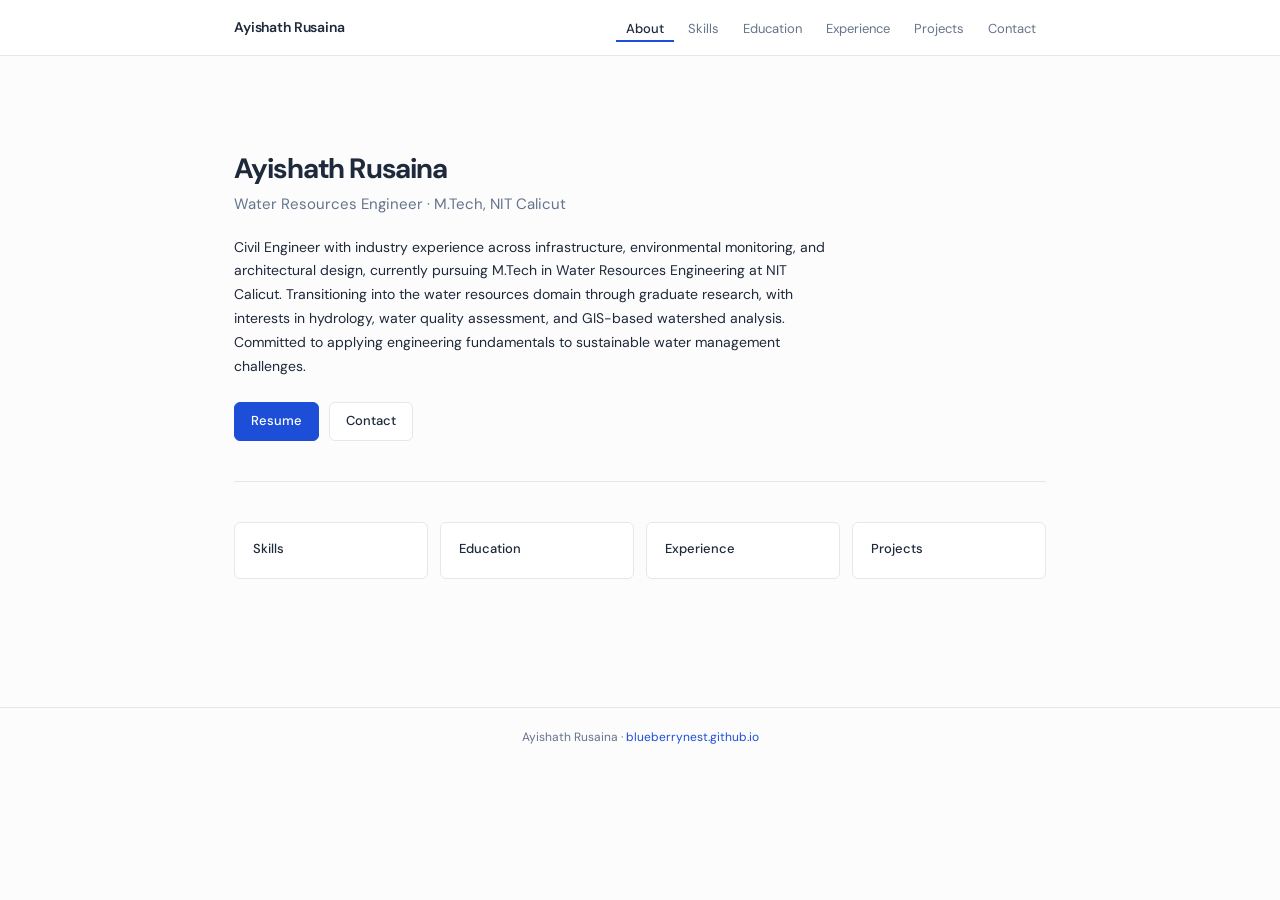
==== index.html @ e2a92c47 "feat: improve index page semantics and update portfolio link - convert quick-links container to sema" ====
<!DOCTYPE html>
<html lang="en">
<head>
  <meta charset="UTF-8" />
  <meta name="viewport" content="width=device-width, initial-scale=1.0" />
  <title>Ayishath Rusaina — Water Resources Engineer</title>
  <link rel="preconnect" href="https://fonts.googleapis.com" />
  <link rel="preconnect" href="https://fonts.gstatic.com" crossorigin />
  <link href="https://fonts.googleapis.com/css2?family=DM+Sans:wght@400;500;600;700&display=swap" rel="stylesheet" />
  <link rel="stylesheet" href="assets/css/style.css" />
</head>
<body>

<nav>
  <div class="nav-inner">
    <a class="nav-name" href="index.html">Ayishath Rusaina</a>
    <ul class="nav-links">
      <li><a href="index.html">About</a></li>
      <li><a href="skills.html">Skills</a></li>
      <li><a href="education.html">Education</a></li>
      <li><a href="experience.html">Experience</a></li>
      <li><a href="projects.html">Projects</a></li>
      <li><a href="contact.html">Contact</a></li>
    </ul>
  </div>
</nav>

<main class="page">
  <section class="home-identity">
    <h1 class="home-name">Ayishath Rusaina</h1>
    <p class="home-title">Water Resources Engineer · M.Tech, NIT Calicut</p>
    <p class="home-bio">
      Civil Engineer with industry experience across infrastructure, environmental monitoring, and architectural design, currently pursuing M.Tech in Water Resources Engineering at NIT Calicut. Transitioning into the water resources domain through graduate research, with interests in hydrology, water quality assessment, and GIS-based watershed analysis. Committed to applying engineering fundamentals to sustainable water management challenges.
    </p>
    <div class="home-actions">
      <a class="btn btn-primary"
            href="assets/resume/Ayishath_Rusaina_Resume.pdf" 
            download="Ayishath_Rusaina_Resume.pdf">
            Resume
      </a>
      <a class="btn btn-secondary" href="contact.html">Contact</a>
    </div>
  </section>

  <section class="section">
    <div class="quick-links">
      <a class="quick-link-item" href="skills.html">
        <span>Skills</span>
      </a>
      <a class="quick-link-item" href="education.html">
        <span>Education</span>
      </a>
      <a class="quick-link-item" href="experience.html">
        <span>Experience</span>
      </a>
      <a class="quick-link-item" href="projects.html">
        <span>Projects</span>
      </a>
    </div>
  </section>
</main>

<footer>
  <span>Ayishath Rusaina · <a href="https://blueberrynest.github.io">blueberrynest.github.io</a></span>
</footer>

<script src="assets/js/main.js"></script>
</body>
</html>
---- assets/css/style.css ----
/* ─── Reset & Base ─────────────────────────────────────────── */
*, *::before, *::after { box-sizing: border-box; margin: 0; padding: 0; }

:root {
  --bg:        #fcfcfc;
  --surface:   #ffffff;
  --primary:   #1d4ed8;
  --text:      #1e293b;
  --muted:     #64748b;
  --border:    #e2e8f0;
  --hover-bg:  #f1f5f9;
  --radius:    6px;
  --max-w:     860px;
  --nav-h:     56px;
}

html { font-size: 16px; }

body {
  font-family: 'DM Sans', system-ui, sans-serif;
  background: var(--bg);
  color: var(--text);
  line-height: 1.6;
  -webkit-font-smoothing: antialiased;
}

a {
  color: var(--primary);
  text-decoration: none;
}
a:hover { text-decoration: underline; }

/* ─── Nav ───────────────────────────────────────────────────── */
nav {
  position: sticky;
  top: 0;
  z-index: 100;
  height: var(--nav-h);
  background: var(--surface);
  border-bottom: 1px solid var(--border);
  display: flex;
  align-items: center;
}

.nav-inner {
  width: 100%;
  max-width: var(--max-w);
  margin: 0 auto;
  padding: 0 24px;
  display: flex;
  align-items: center;
  justify-content: space-between;
}

.nav-name {
  font-size: 14px;
  font-weight: 600;
  color: var(--text);
  letter-spacing: -0.01em;
}
.nav-name:hover { text-decoration: none; color: var(--primary); }

.nav-links {
  display: flex;
  align-items: center;
  gap: 4px;
  list-style: none;
}

.nav-links a {
  font-size: 13px;
  color: var(--muted);
  padding: 5px 10px;
  border-radius: var(--radius);
  transition: color 100ms, background 100ms;
}
.nav-links a:hover {
  color: var(--text);
  background: var(--hover-bg);
  text-decoration: none;
}
.nav-links a.active {
  color: var(--text);
  font-weight: 500;
  border-bottom: 2px solid var(--primary);
  border-radius: 0;
  padding-bottom: 3px;
}

/* ─── Page Layout ───────────────────────────────────────────── */
.page {
  max-width: var(--max-w);
  margin: 0 auto;
  padding: 48px 24px 80px;
}

/* ─── Page Header ───────────────────────────────────────────── */
.page-header {
  margin-bottom: 40px;
  padding-bottom: 24px;
  border-bottom: 1px solid var(--border);
}

.page-header h1 {
  font-size: 22px;
  font-weight: 600;
  letter-spacing: -0.02em;
  color: var(--text);
}

.page-header p {
  margin-top: 6px;
  font-size: 14px;
  color: var(--muted);
  max-width: 520px;
}

/* ─── Section ───────────────────────────────────────────────── */
.section { margin-bottom: 48px; }

.section-label {
  font-size: 11px;
  font-weight: 600;
  text-transform: uppercase;
  letter-spacing: 0.08em;
  color: var(--muted);
  margin-bottom: 16px;
}

/* ─── Cards ─────────────────────────────────────────────────── */
.card {
  background: var(--surface);
  border: 1px solid var(--border);
  border-radius: var(--radius);
  padding: 20px 24px;
  margin-bottom: 12px;
}

.card:last-child { margin-bottom: 0; }

.card-title {
  font-size: 14px;
  font-weight: 600;
  color: var(--text);
}

.card-meta {
  font-size: 13px;
  color: var(--muted);
  margin-top: 2px;
}

.card-body {
  margin-top: 12px;
  font-size: 14px;
  color: var(--text);
  line-height: 1.65;
}

.card-body ul {
  padding-left: 18px;
  margin-top: 6px;
}

.card-body li {
  margin-bottom: 4px;
  font-size: 13px;
  color: var(--muted);
}

/* ─── Skill Tags ────────────────────────────────────────────── */
.skill-group { margin-bottom: 24px; }

.skill-group-name {
  font-size: 13px;
  font-weight: 500;
  color: var(--text);
  margin-bottom: 10px;
}

.tags {
  display: flex;
  flex-wrap: wrap;
  gap: 8px;
}

.tag {
  font-size: 12px;
  color: var(--text);
  background: var(--hover-bg);
  border: 1px solid var(--border);
  border-radius: 4px;
  padding: 4px 10px;
}

/* ─── Project Card ──────────────────────────────────────────── */
.project-card {
  background: var(--surface);
  border: 1px solid var(--border);
  border-radius: var(--radius);
  padding: 20px 24px;
  margin-bottom: 12px;
  display: flex;
  justify-content: space-between;
  align-items: flex-start;
  gap: 16px;
}

.project-card:last-child { margin-bottom: 0; }

.project-title {
  font-size: 14px;
  font-weight: 600;
  color: var(--text);
}

.project-desc {
  margin-top: 4px;
  font-size: 13px;
  color: var(--muted);
  line-height: 1.55;
}

.project-link {
  font-size: 12px;
  white-space: nowrap;
  color: var(--primary);
  border: 1px solid var(--border);
  border-radius: var(--radius);
  padding: 5px 12px;
  transition: background 100ms, border-color 100ms;
  flex-shrink: 0;
}
.project-link:hover {
  background: var(--hover-bg);
  text-decoration: none;
  border-color: #cbd5e1;
}

/* ─── Home Page ─────────────────────────────────────────────── */
.home-identity {
  padding: 48px 0 40px;
  border-bottom: 1px solid var(--border);
  margin-bottom: 40px;
}

.home-name {
  font-size: 28px;
  font-weight: 700;
  letter-spacing: -0.03em;
  color: var(--text);
  line-height: 1.2;
}

.home-title {
  margin-top: 6px;
  font-size: 15px;
  color: var(--muted);
  font-weight: 400;
}

.home-bio {
  margin-top: 20px;
  font-size: 14px;
  color: var(--text);
  line-height: 1.7;
  max-width: 600px;
}

.home-actions {
  margin-top: 24px;
  display: flex;
  gap: 10px;
  flex-wrap: wrap;
}

.btn {
  display: inline-block;
  font-size: 13px;
  font-weight: 500;
  padding: 8px 16px;
  border-radius: var(--radius);
  transition: background 100ms, border-color 100ms;
  cursor: pointer;
}

.btn-primary {
  background: var(--primary);
  color: #fff;
  border: 1px solid var(--primary);
}
.btn-primary:hover {
  background: #1e40af;
  border-color: #1e40af;
  text-decoration: none;
  color: #fff;
}

.btn-secondary {
  background: var(--surface);
  color: var(--text);
  border: 1px solid var(--border);
}
.btn-secondary:hover {
  background: var(--hover-bg);
  border-color: #cbd5e1;
  text-decoration: none;
}

/* ─── Quick Links (Home) ────────────────────────────────────── */
.quick-links {
  display: grid;
  grid-template-columns: repeat(auto-fill, minmax(180px, 1fr));
  gap: 12px;
}

.quick-link-item {
  display: block;
  padding: 16px 18px;
  border: 1px solid var(--border);
  border-radius: var(--radius);
  background: var(--surface);
  transition: border-color 100ms, background 100ms;
}
.quick-link-item:hover {
  border-color: #cbd5e1;
  background: var(--hover-bg);
  text-decoration: none;
}

.quick-link-item span {
  display: block;
  font-size: 13px;
  font-weight: 500;
  color: var(--text);
  margin-bottom: 2px;
}

.quick-link-item small {
  font-size: 12px;
  color: var(--muted);
}

/* ─── Contact ───────────────────────────────────────────────── */
.contact-row {
  display: flex;
  align-items: center;
  gap: 12px;
  padding: 14px 0;
  border-bottom: 1px solid var(--border);
  font-size: 14px;
}
.contact-row:first-child { border-top: 1px solid var(--border); }

.contact-label {
  width: 80px;
  font-size: 12px;
  font-weight: 500;
  text-transform: uppercase;
  letter-spacing: 0.06em;
  color: var(--muted);
  flex-shrink: 0;
}

/* ─── Footer ────────────────────────────────────────────────── */
footer {
  border-top: 1px solid var(--border);
  padding: 20px 24px;
  text-align: center;
  font-size: 12px;
  color: var(--muted);
}

/* ─── Responsive ────────────────────────────────────────────── */
@media (max-width: 600px) {
  .nav-links a { padding: 5px 7px; font-size: 12px; }
  .home-name { font-size: 22px; }
  .project-card { flex-direction: column; }
  .project-link { align-self: flex-start; }
  .quick-links { grid-template-columns: 1fr 1fr; }
}
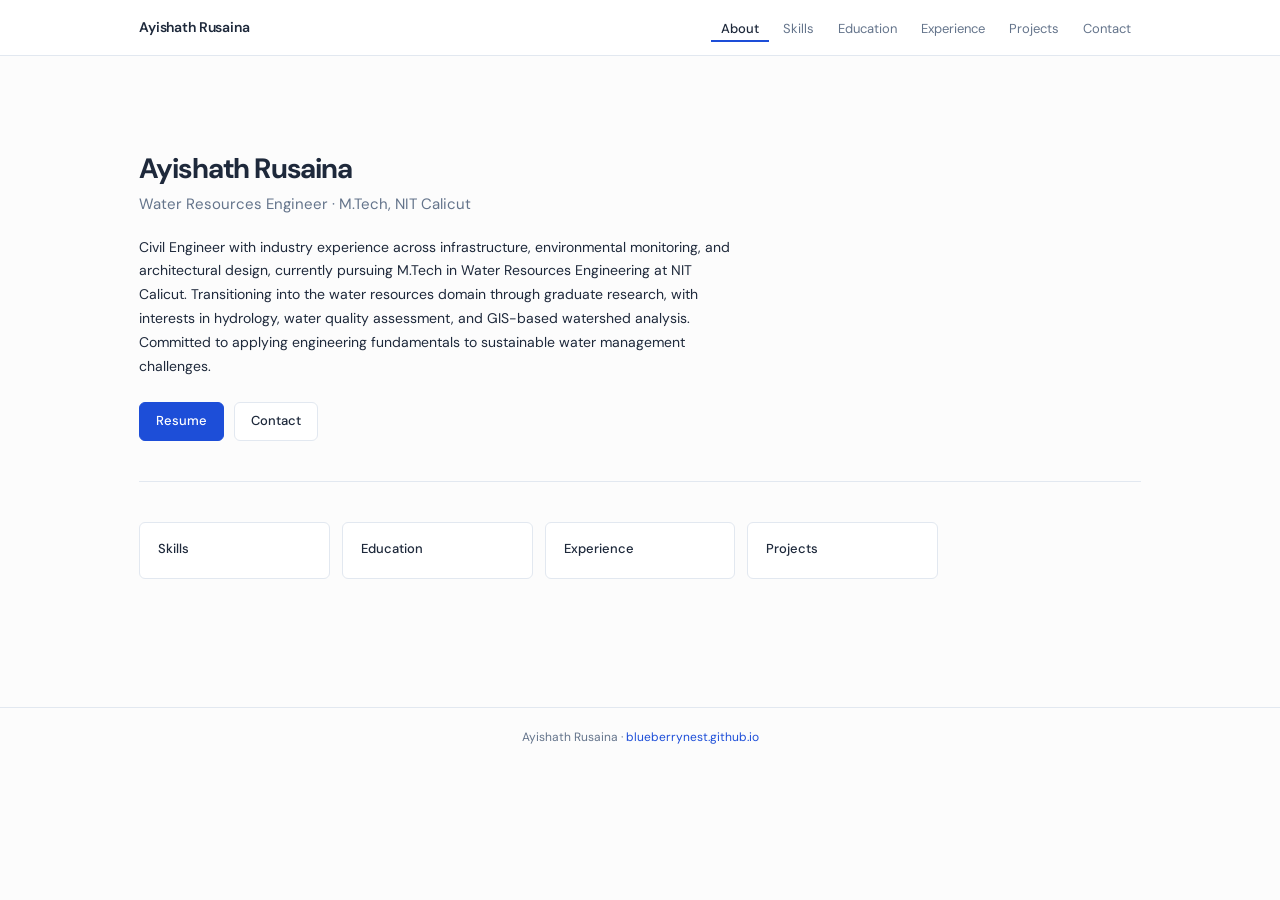
==== commit de5e83c3: "refactor: introduce shared card-base component and consolidate card styling Introduce a reusable bas" ====
--- a/index.html
+++ b/index.html
@@ -44,16 +44,16 @@
 
   <section class="section">
     <div class="quick-links">
-      <a class="quick-link-item" href="skills.html">
+      <a class="quick-link-item card-base" href="skills.html">
         <span>Skills</span>
       </a>
-      <a class="quick-link-item" href="education.html">
+      <a class="quick-link-item card-base" href="education.html">
         <span>Education</span>
       </a>
-      <a class="quick-link-item" href="experience.html">
+      <a class="quick-link-item card-base" href="experience.html">
         <span>Experience</span>
       </a>
-      <a class="quick-link-item" href="projects.html">
+      <a class="quick-link-item card-base" href="projects.html">
         <span>Projects</span>
       </a>
     </div>
--- a/assets/css/style.css
+++ b/assets/css/style.css
@@ -10,7 +10,7 @@
   --border:    #e2e8f0;
   --hover-bg:  #f1f5f9;
   --radius:    6px;
-  --max-w:     860px;
+  --max-w:     1050px;
   --nav-h:     56px;
 }
 
@@ -22,6 +22,36 @@
   color: var(--text);
   line-height: 1.6;
   -webkit-font-smoothing: antialiased;
+}
+
+/* ─── Typography ───────────────────────────────────────────── */
+
+h1 {
+  font-size: 28px;
+  font-weight: 700;
+  line-height: 1.25;
+}
+
+h2 {
+  font-size: 22px;
+  font-weight: 600;
+  line-height: 1.3;
+}
+
+h3 {
+  font-size: 18px;
+  font-weight: 600;
+  line-height: 1.35;
+}
+
+p + p {
+  margin-top: 12px;
+}
+
+/* Generic metadata text */
+.meta {
+  font-size: 13px;
+  color: var(--muted);
 }
 
 a {
@@ -116,7 +146,17 @@
 }
 
 /* ─── Section ───────────────────────────────────────────────── */
-.section { margin-bottom: 48px; }
+.section {
+  margin-bottom: 48px;
+}
+
+.section p {
+  margin-bottom: 10px;
+}
+
+.section:first-of-type {
+  margin-top: 0;
+}
 
 .section-label {
   font-size: 11px;
@@ -128,11 +168,15 @@
 }
 
 /* ─── Cards ─────────────────────────────────────────────────── */
-.card {
+
+.card-base {
   background: var(--surface);
   border: 1px solid var(--border);
   border-radius: var(--radius);
   padding: 20px 24px;
+}
+
+.card {
   margin-bottom: 12px;
 }
 
@@ -194,11 +238,8 @@
 }
 
 /* ─── Project Card ──────────────────────────────────────────── */
+
 .project-card {
-  background: var(--surface);
-  border: 1px solid var(--border);
-  border-radius: var(--radius);
-  padding: 20px 24px;
   margin-bottom: 12px;
   display: flex;
   justify-content: space-between;
@@ -317,9 +358,6 @@
 .quick-link-item {
   display: block;
   padding: 16px 18px;
-  border: 1px solid var(--border);
-  border-radius: var(--radius);
-  background: var(--surface);
   transition: border-color 100ms, background 100ms;
 }
 .quick-link-item:hover {
@@ -368,6 +406,31 @@
   padding: 20px 24px;
   text-align: center;
   font-size: 12px;
+  color: var(--muted);
+}
+
+/* ─── Utility Classes ───────────────────────── */
+
+.mt-8 {
+  margin-top: 8px;
+}
+
+.text-small-muted {
+  font-size: 12px;
+  color: var(--muted);
+}
+
+.card-dashed {
+  background: var(--bg);
+  border-style: dashed;
+}
+
+.card-muted-title {
+  font-weight: 500;
+  color: var(--muted);
+}
+
+.text-muted {
   color: var(--muted);
 }
 
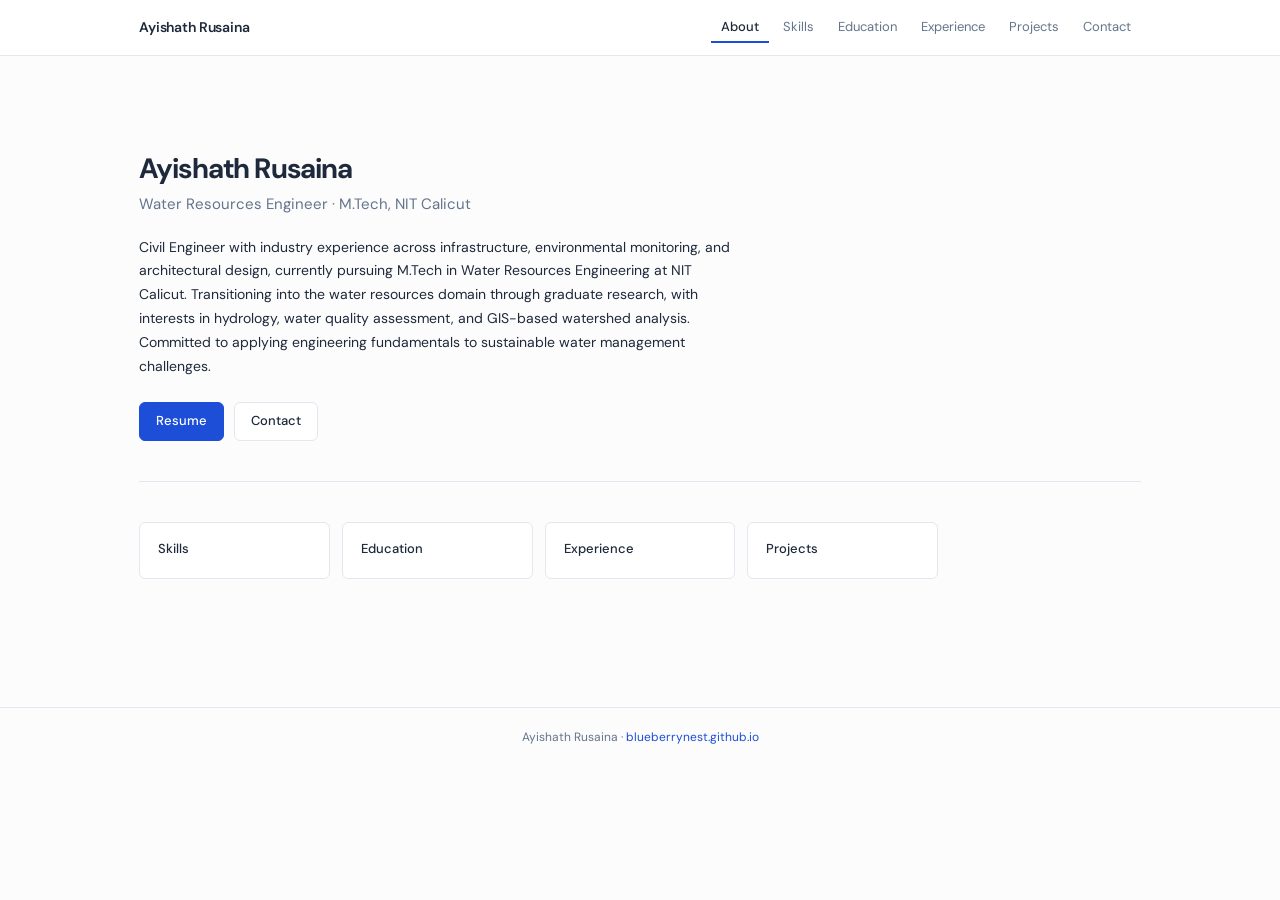
==== commit fa1be5bd: "refactor: navigation accessibility and interaction refinement Standardizes navigation semantics and " ====
--- a/index.html
+++ b/index.html
@@ -11,7 +11,7 @@
 </head>
 <body>
 
-<nav>
+<nav aria-label="Primary">
   <div class="nav-inner">
     <a class="nav-name" href="index.html">Ayishath Rusaina</a>
     <ul class="nav-links">
--- a/assets/css/style.css
+++ b/assets/css/style.css
@@ -87,8 +87,12 @@
   font-weight: 600;
   color: var(--text);
   letter-spacing: -0.01em;
-}
-.nav-name:hover { text-decoration: none; color: var(--primary); }
+  transition: color 120ms ease;
+}
+.nav-name:hover {
+  text-decoration: none;
+  color: var(--primary);
+}
 
 .nav-links {
   display: flex;
@@ -98,11 +102,16 @@
 }
 
 .nav-links a {
+  display: inline-block;
   font-size: 13px;
   color: var(--muted);
   padding: 5px 10px;
   border-radius: var(--radius);
-  transition: color 100ms, background 100ms;
+  transition: color 120ms ease, background 120ms ease;
+}
+.nav-links a:focus-visible {
+  outline: 2px solid var(--primary);
+  outline-offset: 2px;
 }
 .nav-links a:hover {
   color: var(--text);
@@ -245,6 +254,29 @@
   justify-content: space-between;
   align-items: flex-start;
   gap: 16px;
+}
+
+.project-main {
+  flex: 1;
+}
+
+.project-meta {
+  margin-top: 4px;
+  font-size: 12px;
+  color: var(--muted);
+}
+
+.project-desc {
+  margin-top: 8px;
+}
+
+.project-tags {
+  margin-top: 10px;
+}
+
+.project-actions {
+  display: flex;
+  align-items: flex-start;
 }
 
 .project-card:last-child { margin-bottom: 0; }
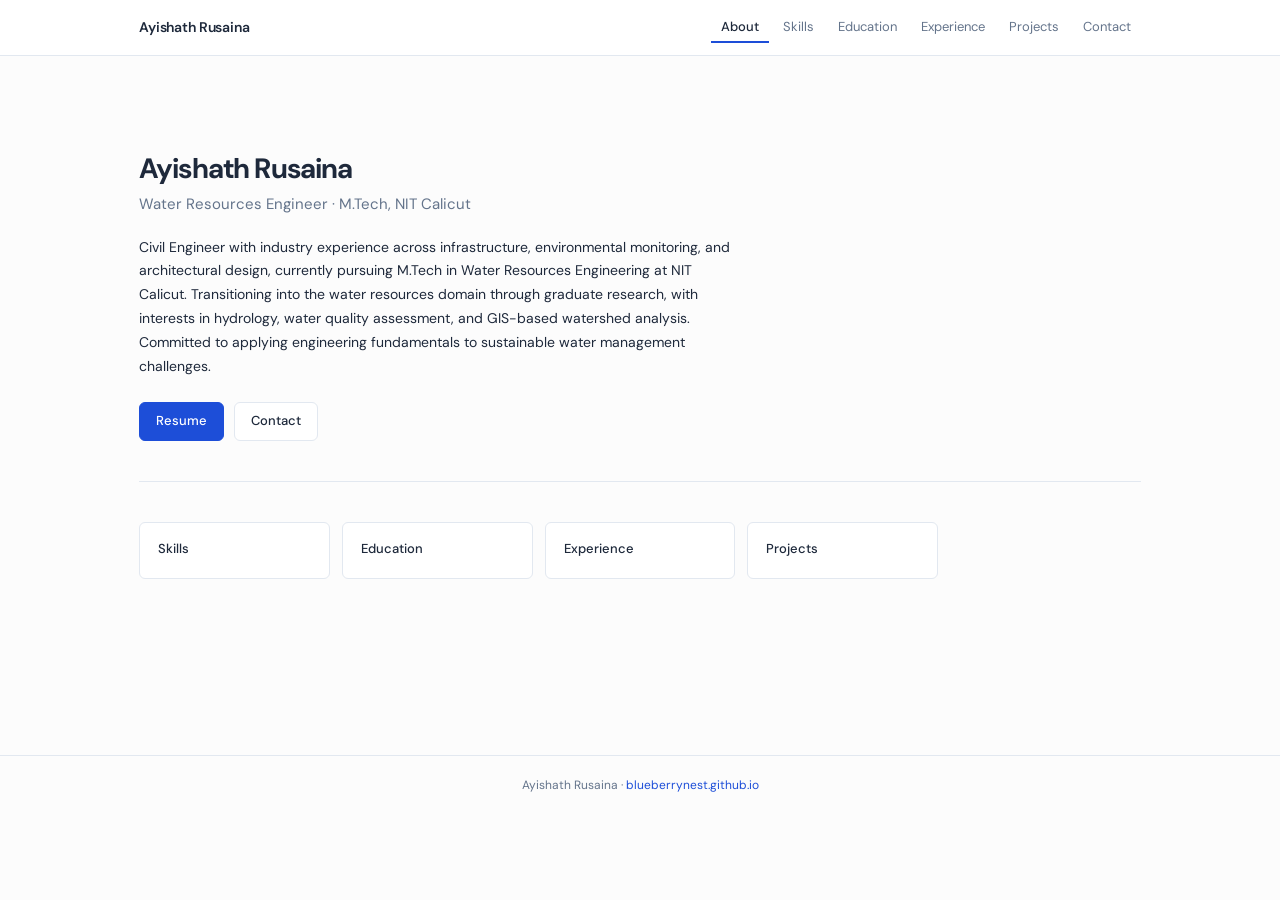
==== commit e8ff46b0: "refactor: align footer layout with global container system Introduces a structured footer container " ====
--- a/index.html
+++ b/index.html
@@ -61,7 +61,12 @@
 </main>
 
 <footer>
-  <span>Ayishath Rusaina · <a href="https://blueberrynest.github.io">blueberrynest.github.io</a></span>
+  <div class="footer-inner">
+    <span>
+      Ayishath Rusaina · 
+      <a href="https://blueberrynest.github.io">blueberrynest.github.io</a>
+    </span>
+  </div>
 </footer>
 
 <script src="assets/js/main.js"></script>
--- a/assets/css/style.css
+++ b/assets/css/style.css
@@ -433,8 +433,15 @@
 }
 
 /* ─── Footer ────────────────────────────────────────────────── */
+
 footer {
   border-top: 1px solid var(--border);
+  margin-top: 48px;
+}
+
+.footer-inner {
+  max-width: var(--max-w);
+  margin: 0 auto;
   padding: 20px 24px;
   text-align: center;
   font-size: 12px;
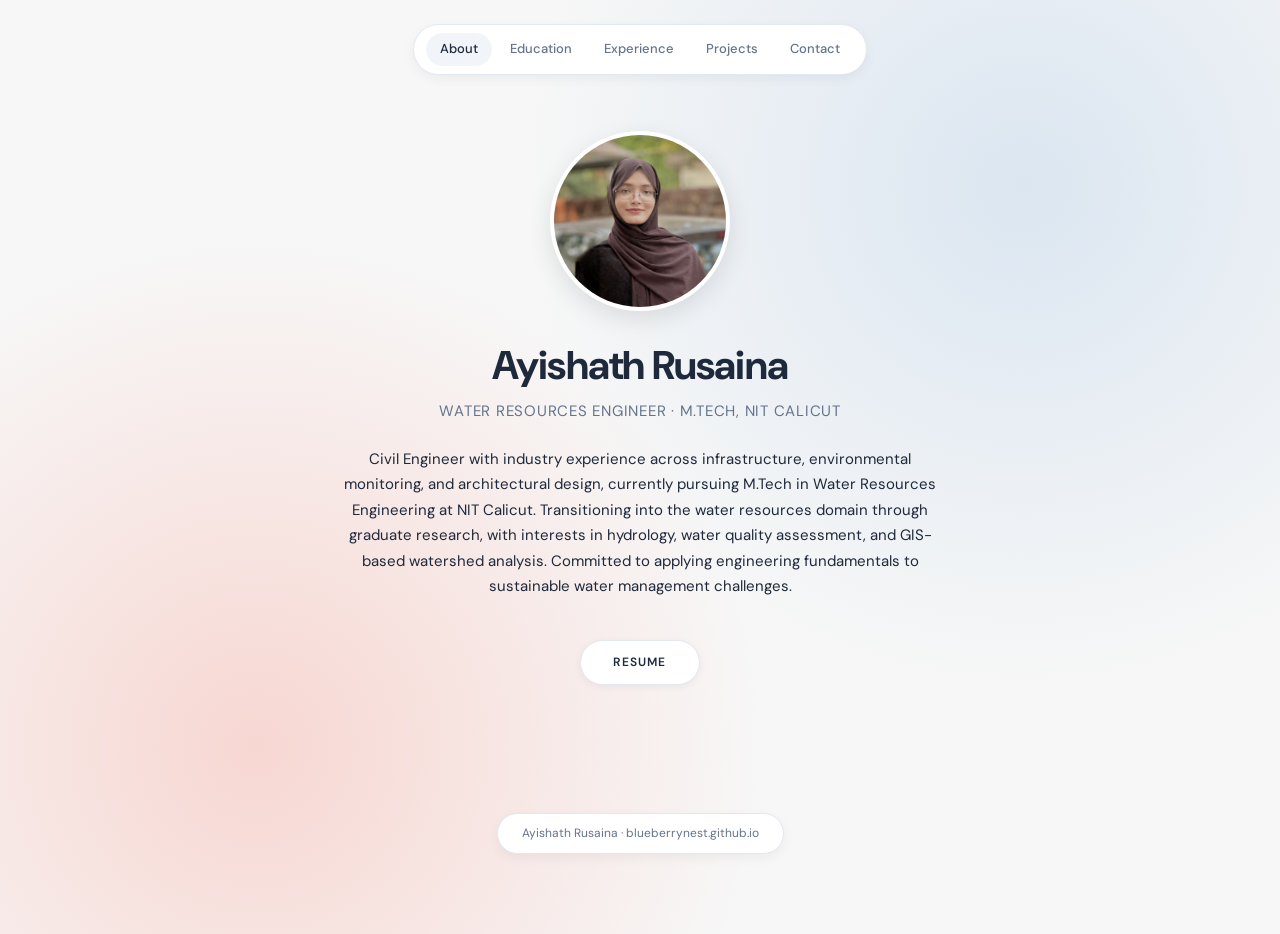
==== commit 3a40c1ff: "feat: redesign home page hero and navigation layout Revamped the home page and global navigation to " ====
--- a/index.html
+++ b/index.html
@@ -11,61 +11,41 @@
 </head>
 <body>
 
-<nav aria-label="Primary">
-  <div class="nav-inner">
-    <a class="nav-name" href="index.html">Ayishath Rusaina</a>
-    <ul class="nav-links">
-      <li><a href="index.html">About</a></li>
-      <li><a href="skills.html">Skills</a></li>
-      <li><a href="education.html">Education</a></li>
-      <li><a href="experience.html">Experience</a></li>
-      <li><a href="projects.html">Projects</a></li>
-      <li><a href="contact.html">Contact</a></li>
-    </ul>
+<nav class="site-nav">
+  <div class="nav-container">
+    <div class="nav-links">
+      <a href="index.html">About</a>
+      <a href="education.html">Education</a>
+      <a href="experience.html">Experience</a>
+      <a href="projects.html">Projects</a>
+      <a href="contact.html">Contact</a>
+    </div>
   </div>
 </nav>
 
-<main class="page">
-  <section class="home-identity">
-    <h1 class="home-name">Ayishath Rusaina</h1>
-    <p class="home-title">Water Resources Engineer · M.Tech, NIT Calicut</p>
-    <p class="home-bio">
+<main>
+  <section class="hero">
+    <div class="hero-avatar">
+      <img src="assets/images/profile.jpg" alt="Ayishath Rusaina">
+    </div>
+    <h1 class="hero-name">Ayishath Rusaina</h1>
+    <p class="hero-title">Water Resources Engineer · M.Tech, NIT Calicut</p>
+    <p class="hero-bio">
       Civil Engineer with industry experience across infrastructure, environmental monitoring, and architectural design, currently pursuing M.Tech in Water Resources Engineering at NIT Calicut. Transitioning into the water resources domain through graduate research, with interests in hydrology, water quality assessment, and GIS-based watershed analysis. Committed to applying engineering fundamentals to sustainable water management challenges.
     </p>
-    <div class="home-actions">
-      <a class="btn btn-primary"
-            href="assets/resume/Ayishath_Rusaina_Resume.pdf" 
-            download="Ayishath_Rusaina_Resume.pdf">
-            Resume
-      </a>
-      <a class="btn btn-secondary" href="contact.html">Contact</a>
-    </div>
-  </section>
-
-  <section class="section">
-    <div class="quick-links">
-      <a class="quick-link-item card-base" href="skills.html">
-        <span>Skills</span>
-      </a>
-      <a class="quick-link-item card-base" href="education.html">
-        <span>Education</span>
-      </a>
-      <a class="quick-link-item card-base" href="experience.html">
-        <span>Experience</span>
-      </a>
-      <a class="quick-link-item card-base" href="projects.html">
-        <span>Projects</span>
+    <div class="hero-actions">
+      <a class="btn"
+         href="assets/resume/Ayishath_Rusaina_Resume.pdf"
+         download>
+         Resume
       </a>
     </div>
   </section>
 </main>
 
-<footer>
+<footer class="site-footer">
   <div class="footer-inner">
-    <span>
-      Ayishath Rusaina · 
-      <a href="https://blueberrynest.github.io">blueberrynest.github.io</a>
-    </span>
+    Ayishath Rusaina · blueberrynest.github.io
   </div>
 </footer>
 
--- a/assets/css/style.css
+++ b/assets/css/style.css
@@ -18,7 +18,11 @@
 
 body {
   font-family: 'DM Sans', system-ui, sans-serif;
-  background: var(--bg);
+  min-height: 100vh;
+  background:
+    radial-gradient(circle at 20% 80%, #f7d7d2 0%, transparent 40%),
+    radial-gradient(circle at 80% 20%, #dbe6f1 0%, transparent 40%),
+    #f7f7f7;
   color: var(--text);
   line-height: 1.6;
   -webkit-font-smoothing: antialiased;
@@ -27,9 +31,9 @@
 /* ─── Typography ───────────────────────────────────────────── */
 
 h1 {
-  font-size: 28px;
+  font-size: 36px;
   font-weight: 700;
-  line-height: 1.25;
+  line-height: 1.2;
 }
 
 h2 {
@@ -61,37 +65,21 @@
 a:hover { text-decoration: underline; }
 
 /* ─── Nav ───────────────────────────────────────────────────── */
-nav {
+.site-nav {
   position: sticky;
-  top: 0;
+  top: 24px;
   z-index: 100;
-  height: var(--nav-h);
+  display: flex;
+  justify-content: center;
+  padding: 0 24px;
+}
+
+.nav-container {
   background: var(--surface);
-  border-bottom: 1px solid var(--border);
-  display: flex;
-  align-items: center;
-}
-
-.nav-inner {
-  width: 100%;
-  max-width: var(--max-w);
-  margin: 0 auto;
-  padding: 0 24px;
-  display: flex;
-  align-items: center;
-  justify-content: space-between;
-}
-
-.nav-name {
-  font-size: 14px;
-  font-weight: 600;
-  color: var(--text);
-  letter-spacing: -0.01em;
-  transition: color 120ms ease;
-}
-.nav-name:hover {
-  text-decoration: none;
-  color: var(--primary);
+  border: 1px solid var(--border);
+  border-radius: 50px;
+  padding: 8px 12px;
+  box-shadow: 0 4px 12px rgba(0, 0, 0, 0.05);
 }
 
 .nav-links {
@@ -104,9 +92,10 @@
 .nav-links a {
   display: inline-block;
   font-size: 13px;
-  color: var(--muted);
-  padding: 5px 10px;
-  border-radius: var(--radius);
+  font-weight: 500;
+  color: var(--muted);
+  padding: 6px 14px;
+  border-radius: 50px;
   transition: color 120ms ease, background 120ms ease;
 }
 .nav-links a:focus-visible {
@@ -120,10 +109,7 @@
 }
 .nav-links a.active {
   color: var(--text);
-  font-weight: 500;
-  border-bottom: 2px solid var(--primary);
-  border-radius: 0;
-  padding-bottom: 3px;
+  background: var(--hover-bg);
 }
 
 /* ─── Page Layout ───────────────────────────────────────────── */
@@ -266,10 +252,6 @@
   color: var(--muted);
 }
 
-.project-desc {
-  margin-top: 8px;
-}
-
 .project-tags {
   margin-top: 10px;
 }
@@ -310,105 +292,84 @@
   border-color: #cbd5e1;
 }
 
-/* ─── Home Page ─────────────────────────────────────────────── */
-.home-identity {
-  padding: 48px 0 40px;
-  border-bottom: 1px solid var(--border);
-  margin-bottom: 40px;
-}
-
-.home-name {
-  font-size: 28px;
+/* ─── Hero ──────────────────────────────────────────────────── */
+.hero {
+  max-width: 640px;
+  margin: 0 auto;
+  padding: 80px 24px;
+  text-align: center;
+}
+
+.hero-avatar {
+  width: 180px;
+  height: 180px;
+  border-radius: 50%;
+  overflow: hidden;
+  margin: 0 auto;
+  border: 4px solid #fff;
+  box-shadow: 0 8px 24px rgba(0, 0, 0, 0.1);
+  background: var(--surface);
+}
+
+.hero-avatar img {
+  width: 100%;
+  height: 100%;
+  object-fit: cover;
+  object-position: center;
+  display: block;
+}
+
+.hero-name {
+  font-size: 40px;
   font-weight: 700;
-  letter-spacing: -0.03em;
-  color: var(--text);
-  line-height: 1.2;
-}
-
-.home-title {
-  margin-top: 6px;
+  letter-spacing: -0.02em;
+  line-height: 1.1;
+  color: var(--text);
+  margin-top: 32px;
+}
+
+.hero-title {
   font-size: 15px;
-  color: var(--muted);
-  font-weight: 400;
-}
-
-.home-bio {
-  margin-top: 20px;
-  font-size: 14px;
-  color: var(--text);
+  letter-spacing: 0.05em;
+  color: var(--muted);
+  margin-top: 12px;
+  text-transform: uppercase;
+}
+
+.hero-bio {
+  font-size: 15px;
   line-height: 1.7;
   max-width: 600px;
-}
-
-.home-actions {
-  margin-top: 24px;
-  display: flex;
-  gap: 10px;
-  flex-wrap: wrap;
+  margin: 24px auto 0 auto;
+  color: var(--text);
+}
+
+.hero-actions {
+  display: flex;
+  justify-content: center;
+  margin-top: 40px;
 }
 
 .btn {
   display: inline-block;
-  font-size: 13px;
-  font-weight: 500;
-  padding: 8px 16px;
-  border-radius: var(--radius);
-  transition: background 100ms, border-color 100ms;
+  font-size: 12px;
+  font-weight: 600;
+  letter-spacing: 0.1em;
+  text-transform: uppercase;
+  padding: 12px 32px;
+  border-radius: 50px;
+  background: var(--surface);
+  color: var(--text);
+  border: 1px solid var(--border);
+  box-shadow: 0 2px 8px rgba(0, 0, 0, 0.05);
+  transition: all 150ms ease;
   cursor: pointer;
 }
-
-.btn-primary {
-  background: var(--primary);
-  color: #fff;
-  border: 1px solid var(--primary);
-}
-.btn-primary:hover {
-  background: #1e40af;
-  border-color: #1e40af;
-  text-decoration: none;
-  color: #fff;
-}
-
-.btn-secondary {
-  background: var(--surface);
-  color: var(--text);
-  border: 1px solid var(--border);
-}
-.btn-secondary:hover {
+.btn:hover {
   background: var(--hover-bg);
   border-color: #cbd5e1;
   text-decoration: none;
-}
-
-/* ─── Quick Links (Home) ────────────────────────────────────── */
-.quick-links {
-  display: grid;
-  grid-template-columns: repeat(auto-fill, minmax(180px, 1fr));
-  gap: 12px;
-}
-
-.quick-link-item {
-  display: block;
-  padding: 16px 18px;
-  transition: border-color 100ms, background 100ms;
-}
-.quick-link-item:hover {
-  border-color: #cbd5e1;
-  background: var(--hover-bg);
-  text-decoration: none;
-}
-
-.quick-link-item span {
-  display: block;
-  font-size: 13px;
-  font-weight: 500;
-  color: var(--text);
-  margin-bottom: 2px;
-}
-
-.quick-link-item small {
-  font-size: 12px;
-  color: var(--muted);
+  transform: translateY(-1px);
 }
 
 /* ─── Contact ───────────────────────────────────────────────── */
@@ -434,18 +395,21 @@
 
 /* ─── Footer ────────────────────────────────────────────────── */
 
-footer {
-  border-top: 1px solid var(--border);
-  margin-top: 48px;
+.site-footer {
+  display: flex;
+  justify-content: center;
+  padding: 48px 24px 80px;
 }
 
 .footer-inner {
-  max-width: var(--max-w);
-  margin: 0 auto;
-  padding: 20px 24px;
+  background: var(--surface);
+  border: 1px solid var(--border);
+  border-radius: 50px;
+  padding: 10px 24px;
+  box-shadow: 0 4px 12px rgba(0, 0, 0, 0.05);
+  font-size: 12px;
+  color: var(--muted);
   text-align: center;
-  font-size: 12px;
-  color: var(--muted);
 }
 
 /* ─── Utility Classes ───────────────────────── */
@@ -475,9 +439,10 @@
 
 /* ─── Responsive ────────────────────────────────────────────── */
 @media (max-width: 600px) {
-  .nav-links a { padding: 5px 7px; font-size: 12px; }
-  .home-name { font-size: 22px; }
+  .nav-links a { padding: 6px 10px; font-size: 12px; }
+  .hero { padding: 60px 20px; }
+  .hero-avatar { width: 140px; height: 140px; }
+  .hero-name { font-size: 32px; }
   .project-card { flex-direction: column; }
   .project-link { align-self: flex-start; }
-  .quick-links { grid-template-columns: 1fr 1fr; }
-}
+}
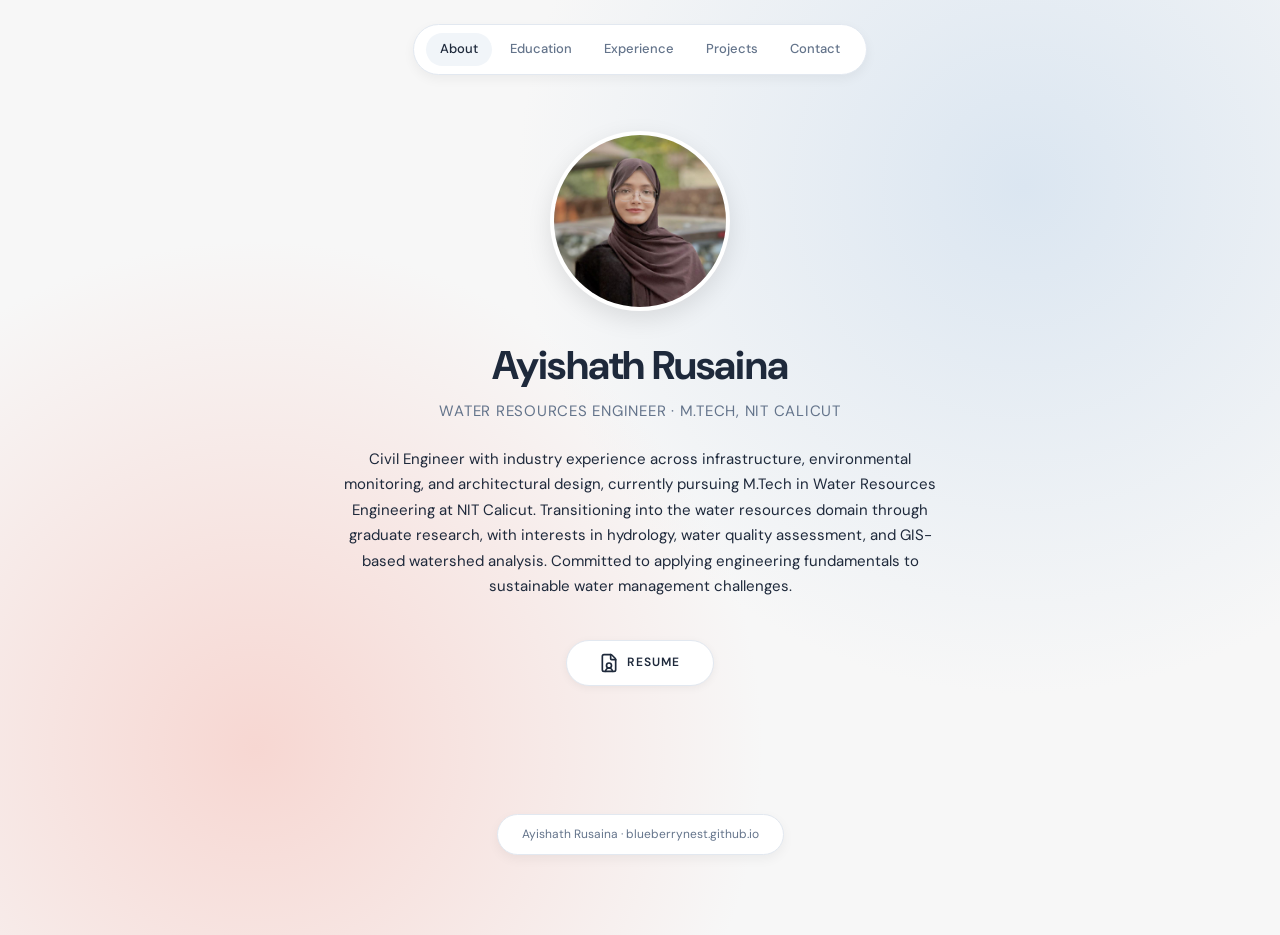
==== commit f501c70c: "feat: add resume icons and clean up projects page - Updated the `.btn` class in style.css to support" ====
--- a/index.html
+++ b/index.html
@@ -37,6 +37,12 @@
       <a class="btn"
          href="assets/resume/Ayishath_Rusaina_Resume.pdf"
          download>
+         <svg xmlns="http://www.w3.org/2000/svg" width="20" height="20" viewBox="0 0 24 24" fill="none" stroke="currentColor" stroke-width="2" stroke-linecap="round" stroke-linejoin="round">
+           <path d="M6 22a2 2 0 0 1-2-2V4a2 2 0 0 1 2-2h8a2.4 2.4 0 0 1 1.704.706l3.588 3.588A2.4 2.4 0 0 1 20 8v12a2 2 0 0 1-2 2z"/>
+           <path d="M14 2v5a1 1 0 0 0 1 1h5"/>
+           <path d="M16 22a4 4 0 0 0-8 0"/>
+           <circle cx="12" cy="15" r="3"/>
+         </svg>
          Resume
       </a>
     </div>
--- a/assets/css/style.css
+++ b/assets/css/style.css
@@ -113,10 +113,256 @@
 }
 
 /* ─── Page Layout ───────────────────────────────────────────── */
-.page {
-  max-width: var(--max-w);
-  margin: 0 auto;
-  padding: 48px 24px 80px;
+.page
+{
+    max-width: 900px;
+    margin: 0 auto;
+    padding: 120px 24px 60px;
+}
+
+/* ─── Page Title ───────────────────────────────────────────── */
+.page-title
+{
+    text-align: center;
+    font-size: 28px;
+    font-weight: 700;
+    letter-spacing: -0.02em;
+    margin-bottom: 48px;
+}
+
+.page-subtitle
+{
+    text-align: center;
+    font-size: 14px;
+    color: var(--muted);
+    max-width: 520px;
+    margin: -36px auto 48px auto;
+}
+
+/* ─── Education List ────────────────────────────────────────── */
+.education-list
+{
+    max-width: 720px;
+    margin: 0 auto;
+    display: flex;
+    flex-direction: column;
+    gap: 18px;
+}
+
+/* ─── Education Card ────────────────────────────────────────── */
+.education-card
+{
+    background: var(--surface);
+    border: 1px solid var(--border);
+    border-radius: 16px;
+    padding: 24px 28px;
+    box-shadow: 0 4px 14px rgba(0,0,0,0.05);
+}
+
+.education-card h3
+{
+    font-size: 16px;
+    font-weight: 600;
+    margin-bottom: 4px;
+    text-align: center;
+}
+
+.edu-meta
+{
+    font-size: 14px;
+    color: var(--muted);
+    margin-bottom: 10px;
+    text-align: center;
+}
+
+.education-card p
+{
+    font-size: 14px;
+    line-height: 1.7;
+    text-align: center;
+}
+
+/* ─── Experience List ───────────────────────────────────────── */
+.experience-list
+{
+    max-width: 720px;
+    margin: 0 auto;
+    display: flex;
+    flex-direction: column;
+    gap: 18px;
+}
+
+/* ─── Experience Card ───────────────────────────────────────── */
+.experience-card
+{
+    background: var(--surface);
+    border: 1px solid var(--border);
+    border-radius: 16px;
+    padding: 24px 28px;
+    box-shadow: 0 4px 14px rgba(0,0,0,0.05);
+}
+
+.experience-card h3
+{
+    font-size: 16px;
+    font-weight: 600;
+    margin-bottom: 4px;
+    text-align: center;
+}
+
+.exp-meta
+{
+    font-size: 14px;
+    color: var(--muted);
+    margin-bottom: 12px;
+    text-align: center;
+}
+
+.experience-card ul
+{
+    margin: 0;
+    padding-left: 18px;
+    line-height: 1.7;
+}
+
+/* ─── Projects List ─────────────────────────────────────────── */
+.projects-list
+{
+    max-width: 720px;
+    margin: 0 auto;
+    display: flex;
+    flex-direction: column;
+    gap: 18px;
+}
+
+/* ─── Project Card ──────────────────────────────────────────── */
+.project-card
+{
+    background: var(--surface);
+    border: 1px solid var(--border);
+    border-radius: 16px;
+    padding: 24px 28px;
+    box-shadow: 0 4px 14px rgba(0,0,0,0.05);
+}
+
+.project-card h3
+{
+    font-size: 16px;
+    font-weight: 600;
+    margin-bottom: 4px;
+    text-align: center;
+}
+
+.proj-meta
+{
+    font-size: 14px;
+    color: var(--muted);
+    margin-bottom: 12px;
+    text-align: center;
+}
+
+.project-card p
+{
+    font-size: 14px;
+    line-height: 1.7;
+    text-align: center;
+}
+
+.project-link
+{
+    margin-top: 16px;
+    text-align: center;
+}
+
+.project-link a
+{
+    display: inline-block;
+    padding: 6px 14px;
+    font-size: 13px;
+    border-radius: 50px;
+    border: 1px solid var(--border);
+    background: var(--surface);
+}
+
+.project-tags
+{
+    margin-top: 16px;
+    display: flex;
+    justify-content: center;
+    flex-wrap: wrap;
+    gap: 8px;
+}
+
+.tag
+{
+    font-size: 12px;
+    padding: 4px 10px;
+    border-radius: 50px;
+    border: 1px solid var(--border);
+    background: var(--surface);
+}
+
+/* ─── Contact List ─────────────────────────────────────────── */
+.contact-list
+{
+    max-width: 720px;
+    margin: 0 auto;
+}
+
+.contact-card
+{
+    background: var(--surface);
+    border: 1px solid var(--border);
+    border-radius: 16px;
+    padding: 28px;
+    box-shadow: 0 4px 14px rgba(0,0,0,0.05);
+    text-align: center;
+}
+
+.contact-card h3
+{
+    font-size: 16px;
+    font-weight: 600;
+    line-height: 1.5;
+    color: var(--text);
+    max-width: 480px;
+    margin: 0 auto;
+}
+
+.contact-buttons
+{
+    margin-top: 24px;
+    display: flex;
+    justify-content: center;
+    flex-wrap: wrap;
+    gap: 12px;
+}
+
+.contact-btn
+{
+    display: inline-flex;
+    align-items: center;
+    gap: 8px;
+    padding: 6px 14px;
+    border-radius: 50px;
+    border: 1px solid var(--border);
+    background: var(--surface);
+    font-size: 13px;
+    text-decoration: none;
+    color: var(--text);
+    transition: background 120ms ease, border-color 120ms ease;
+}
+
+.contact-btn:hover
+{
+    background: var(--hover-bg);
+    border-color: #cbd5e1;
+    text-decoration: none;
+}
+
+.contact-btn svg
+{
+    color: var(--muted);
 }
 
 /* ─── Page Header ───────────────────────────────────────────── */
@@ -153,13 +399,21 @@
   margin-top: 0;
 }
 
-.section-label {
-  font-size: 11px;
-  font-weight: 600;
-  text-transform: uppercase;
-  letter-spacing: 0.08em;
-  color: var(--muted);
-  margin-bottom: 16px;
+.section-label
+{
+    display: table;
+    margin: 0 auto 28px auto;
+    padding: 8px 18px;
+    font-size: 14px;
+    font-weight: 600;
+    letter-spacing: 0.05em;
+    text-transform: uppercase;
+
+    background: var(--surface);
+    border: 1px solid var(--border);
+    border-radius: 50px;
+
+    box-shadow: 0 3px 10px rgba(0,0,0,0.05);
 }
 
 /* ─── Cards ─────────────────────────────────────────────────── */
@@ -230,66 +484,6 @@
   border: 1px solid var(--border);
   border-radius: 4px;
   padding: 4px 10px;
-}
-
-/* ─── Project Card ──────────────────────────────────────────── */
-
-.project-card {
-  margin-bottom: 12px;
-  display: flex;
-  justify-content: space-between;
-  align-items: flex-start;
-  gap: 16px;
-}
-
-.project-main {
-  flex: 1;
-}
-
-.project-meta {
-  margin-top: 4px;
-  font-size: 12px;
-  color: var(--muted);
-}
-
-.project-tags {
-  margin-top: 10px;
-}
-
-.project-actions {
-  display: flex;
-  align-items: flex-start;
-}
-
-.project-card:last-child { margin-bottom: 0; }
-
-.project-title {
-  font-size: 14px;
-  font-weight: 600;
-  color: var(--text);
-}
-
-.project-desc {
-  margin-top: 4px;
-  font-size: 13px;
-  color: var(--muted);
-  line-height: 1.55;
-}
-
-.project-link {
-  font-size: 12px;
-  white-space: nowrap;
-  color: var(--primary);
-  border: 1px solid var(--border);
-  border-radius: var(--radius);
-  padding: 5px 12px;
-  transition: background 100ms, border-color 100ms;
-  flex-shrink: 0;
-}
-.project-link:hover {
-  background: var(--hover-bg);
-  text-decoration: none;
-  border-color: #cbd5e1;
 }
 
 /* ─── Hero ──────────────────────────────────────────────────── */
@@ -351,7 +545,9 @@
 }
 
 .btn {
-  display: inline-block;
+  display: inline-flex;
+  align-items: center;
+  gap: 8px;
   font-size: 12px;
   font-weight: 600;
   letter-spacing: 0.1em;
@@ -370,27 +566,6 @@
   border-color: #cbd5e1;
   text-decoration: none;
   transform: translateY(-1px);
-}
-
-/* ─── Contact ───────────────────────────────────────────────── */
-.contact-row {
-  display: flex;
-  align-items: center;
-  gap: 12px;
-  padding: 14px 0;
-  border-bottom: 1px solid var(--border);
-  font-size: 14px;
-}
-.contact-row:first-child { border-top: 1px solid var(--border); }
-
-.contact-label {
-  width: 80px;
-  font-size: 12px;
-  font-weight: 500;
-  text-transform: uppercase;
-  letter-spacing: 0.06em;
-  color: var(--muted);
-  flex-shrink: 0;
 }
 
 /* ─── Footer ────────────────────────────────────────────────── */
@@ -445,4 +620,24 @@
   .hero-name { font-size: 32px; }
   .project-card { flex-direction: column; }
   .project-link { align-self: flex-start; }
-}
+  .education-card
+  {
+      padding: 20px;
+  }
+  .experience-card
+  {
+      padding: 20px;
+  }
+  .project-card
+  {
+      padding: 20px;
+  }
+  .contact-card
+  {
+      padding: 20px;
+  }
+  .page
+  {
+      padding: 100px 20px 60px;
+  }
+}
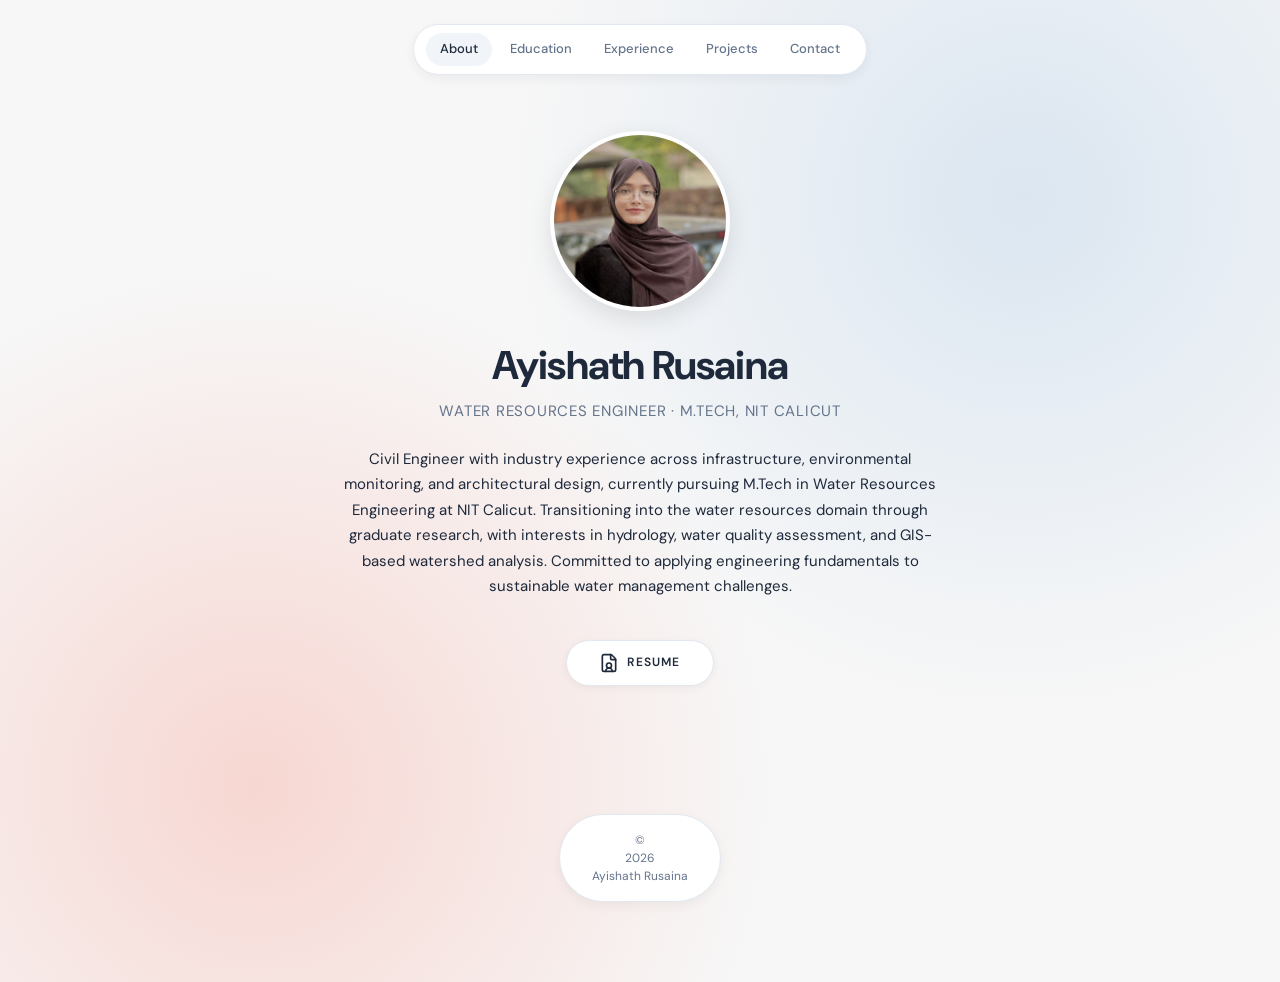
==== commit a261f275: "refactor: enhance footer layout and copyright text - Updated `.footer-inner` to use a vertical flexb" ====
--- a/index.html
+++ b/index.html
@@ -51,7 +51,9 @@
 
 <footer class="site-footer">
   <div class="footer-inner">
-    Ayishath Rusaina · blueberrynest.github.io
+    <span>©</span>
+    <span>2026</span>
+    <span>Ayishath Rusaina</span>
   </div>
 </footer>
 
--- a/assets/css/style.css
+++ b/assets/css/style.css
@@ -271,17 +271,8 @@
 .project-link
 {
     margin-top: 16px;
-    text-align: center;
-}
-
-.project-link a
-{
-    display: inline-block;
-    padding: 6px 14px;
-    font-size: 13px;
-    border-radius: 50px;
-    border: 1px solid var(--border);
-    background: var(--surface);
+    display: flex;
+    justify-content: center;
 }
 
 .project-tags
@@ -363,6 +354,7 @@
 .contact-btn svg
 {
     color: var(--muted);
+    display: block;
 }
 
 /* ─── Page Header ───────────────────────────────────────────── */
@@ -577,14 +569,18 @@
 }
 
 .footer-inner {
+  display: flex;
+  flex-direction: column;
+  align-items: center;
   background: var(--surface);
   border: 1px solid var(--border);
   border-radius: 50px;
-  padding: 10px 24px;
+  padding: 16px 32px;
   box-shadow: 0 4px 12px rgba(0, 0, 0, 0.05);
   font-size: 12px;
   color: var(--muted);
   text-align: center;
+  line-height: 1.5;
 }
 
 /* ─── Utility Classes ───────────────────────── */
